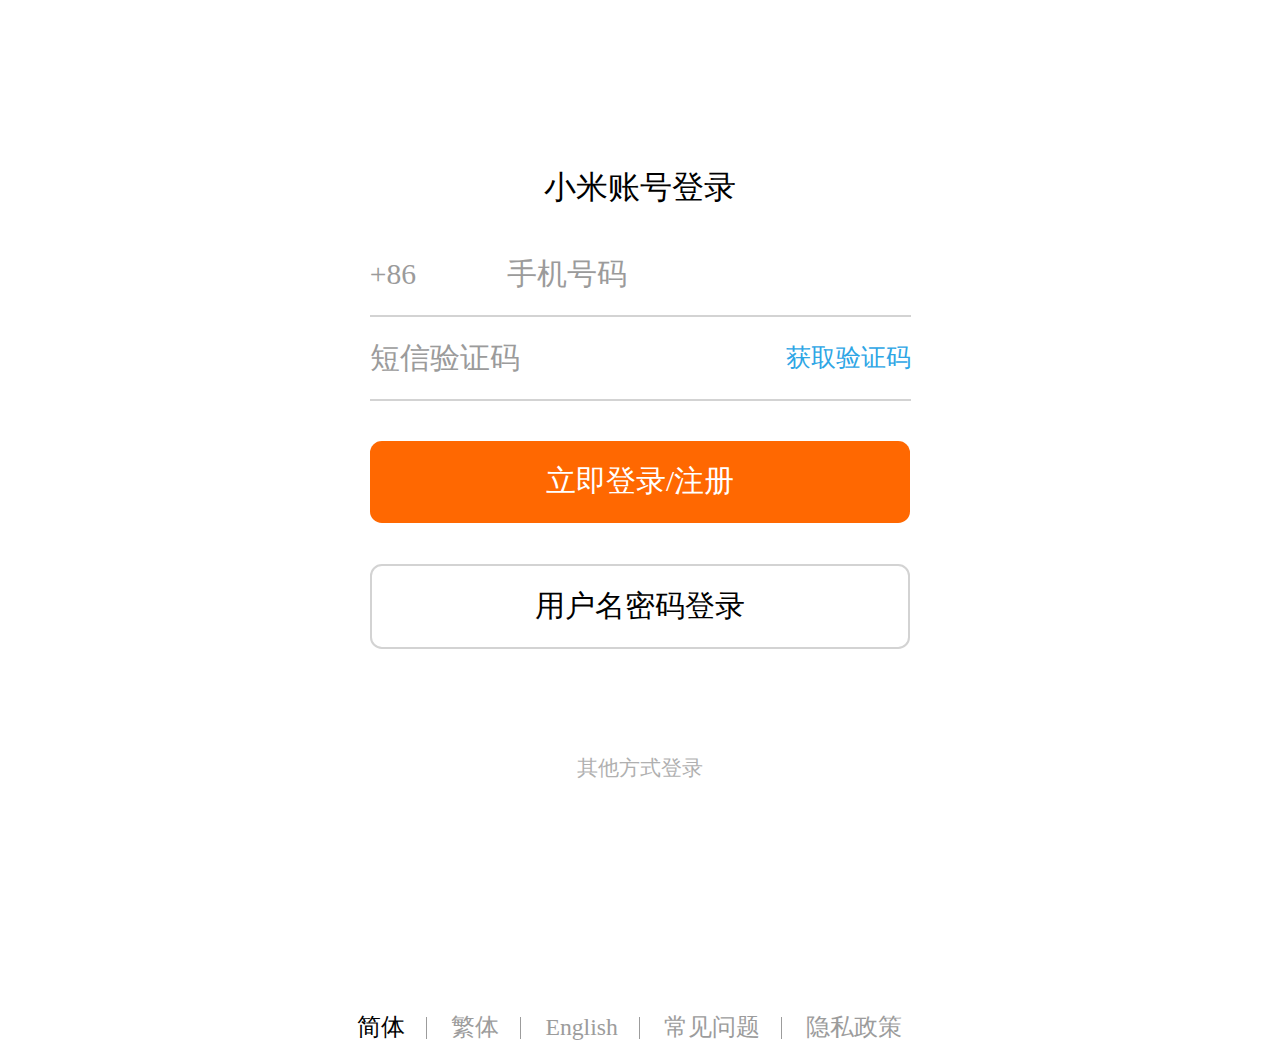
==== denglu.html @ 911eaaad "3323" ====
<!DOCTYPE html>
<html lang="zh">
<head>
	<meta charset="UTF-8">
	<meta name="viewport" content="width=device-width, initial-scale=1.0">
	<meta http-equiv="X-UA-Compatible" content="ie=edge">
	<script src="js/rem.js"></script>
	<link rel="stylesheet" type="text/css" href="css/base.css"/>
	<link rel="stylesheet" type="text/css" href="css/denglu.css"/>
	<title>登录</title>
</head>
<body>
	 <div class="root">
		 <!-- 头部开始 -->
		 <div class="head">
			 <div class="ico"></div>
			 <div class="text">小米账号登录</div>
		 </div>
		 <!-- 头部结束 -->
		 
		 <!-- 中间开始 -->
		 <div class="middle">
			 <div class="middle-top">
				 <i>+86</i>
				 <span class="iconfont">&#xe60d;</span>
				 <i>手机号码</i>
			 </div>
			 <div class="middle-bottom">
				 <span>短信验证码</span>
				 <span class="one">获取验证码</span>
			 </div>
		 </div>
		 <!-- 中间结束 -->
		 <!-- 立即登录按钮开始 -->
		 <div class="foot">
			 <h1 class="btn">立即登录/注册</h1>
		 </div>
		 <!-- 立即登录按钮结束 -->

		<!-- 用户登录按钮开始 --> 
		<div class="foot">
			<h1 class="btn1">用户名密码登录</h1>
		</div>
       <!-- 用户登录按钮结束 --> 
	   
	   <!-- 支付开始 -->
	   <div class="zhifu">
		   <div class="one">其他方式登录</div>
		   <div class="two">
			   <span class="iconfont">&#xe618;</span>
			   <span class="iconfont three">&#xe63b;</span>
		   </div>

	   </div>
	   <!-- 支付结束 -->
	   <!-- 选择开始 -->
	   <ul class="select">
		   <li>简体</li>
		   <li>繁体</li>
		   <li>English</li>
		   <li>常见问题</li>
		   <li>隐私政策</li>
		   

		   
	   </ul>
	   <!-- 选择结束 -->

	 </div>
	
</body>
</html>
---- css/base.css ----
*{
	padding: 0;
	margin: 0;
	font-family: "微软雅黑","平方";
	font-style: normal;
  font-weight: normal;
	
}
ul,li{
	list-style: none;
}
a{
	text-decoration: none;
}
.iconfont{
	font-family: "iconfont";
}
@font-face {
  font-family: 'iconfont';  /* project id 976850 */
  src: url('//at.alicdn.com/t/font_976850_znp8v7z5jx.eot');
  src: url('//at.alicdn.com/t/font_976850_znp8v7z5jx.eot?#iefix') format('embedded-opentype'),
  url('//at.alicdn.com/t/font_976850_znp8v7z5jx.woff') format('woff'),
  url('//at.alicdn.com/t/font_976850_znp8v7z5jx.ttf') format('truetype'),
  url('//at.alicdn.com/t/font_976850_znp8v7z5jx.svg#iconfont') format('svg');
}
.root{
	max-width: 640px;
	height: 100vh;
	margin: 0 auto;
	/* overflow: hidden; */
}
---- css/denglu.css ----
.head{
	width: 100%;
	height: 3.93rem;
    display: flex;
	flex-direction: column;
	align-items: center;
}
.head .ico{
	width: 1.4rem;
	height: 1.4rem;
	margin: 1.01rem 0 0.6rem 0;
	background: url(https://account.xiaomi.com/static/res/11eb7d1/account-static/respassport/acc-2014/img/2018/milogo.png) no-repeat center center/100% 100%;
}
.head .text{
	font-size: 0.54rem;
	margin-bottom: 0.38rem;
}




.middle{
	height: 2.77rem;
	padding: 0 0.84rem;
	box-sizing: border-box;

	font-size: 0.5rem;
	line-height: 1.385rem;
	color: #9b9b9b;
}
.middle-top{
	width: 9.13rem;
	height: 50%;
	border-bottom: 2px solid #d3d3d3;
	
}
.middle-top span{
	padding: 0 0.6rem 0 0.3rem;
}
.middle-bottom{
	width: 9.13rem;
	height: 50%;
	border-bottom: 2px solid #d3d3d3;
	display: flex;
	justify-content: space-between;
}
.middle-bottom .one{
	font-size: 0.42rem;
	color:#2ea6e5;
}


.foot{
	height: 2.13rem;
	width: 100%;
	
	padding: 0 0.84rem;
	box-sizing: border-box;

	display: flex;
	align-items: flex-end;
}
.foot .btn{
	height: 1.38rem;
	width: 9.13rem;
	background:#ff6801;
	border-radius: 0.2rem;
	color: #fff;
	font-size: 0.5rem;
	text-align: center;
	line-height: 1.38rem;
}
.foot .btn1{
	height: 1.38rem;
	width: 9.13rem;
	border-radius: 0.2rem;
	color: #000;
	font-size: 0.5rem;
	text-align: center;
	line-height: 1.38rem;
	border: 2px solid #D3D3D3;
}
.zhifu{
	width: 100%;
	height: 6.21rem;
	
	padding: 0 0.84rem;
	box-sizing: border-box;
	font-size: 0.35rem;
	color: #b0b0b0;
	overflow: hidden;
	text-align: center;
}
.zhifu .one{
	margin-top: 1.76rem;
	
}
.zhifu .two{
	margin-top: 0.68rem;
	font-size: 0.69rem;

}
.zhifu .two span:first-child{
	color:#ec9190;
}
.zhifu .three{
	margin-left: 0.7rem;
	color:#6bb7eb;
}
.select{
	height: 0.37rem;
	width: 100%;
	
	padding: 0 0.63rem;
	box-sizing: border-box;
	font-size: 0.4rem;
	color: #9c9c9c;
	line-height: 0.37rem;
	display: flex;
	justify-content: space-between;
	text-align: center;
}
.select li{
	border-right: 0.02px solid #9c9c9c;
	padding-right:0.35rem;
}
.select li:first-child{
	color: #000;
}
.select li:last-child{
	border-right: 0;
}
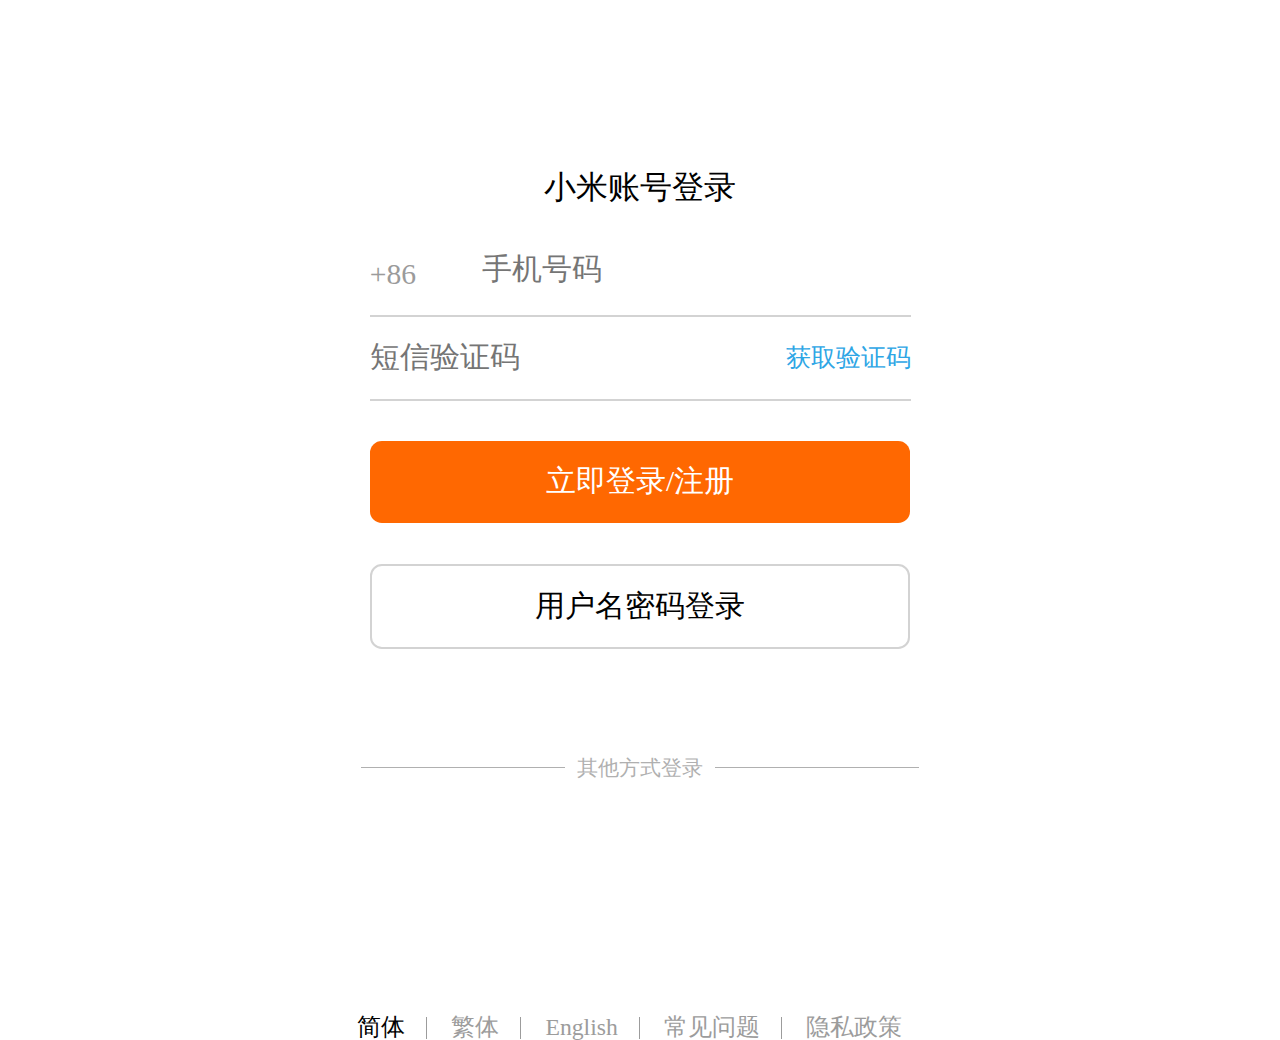
==== commit b15953ea: "2123" ====
--- a/denglu.html
+++ b/denglu.html
@@ -21,11 +21,14 @@
 		 <!-- 中间开始 -->
 		 <div class="middle">
 			 <div class="middle-top">
+				 <input type="text" placeholder="手机号码">
 				 <i>+86</i>
 				 <span class="iconfont">&#xe60d;</span>
-				 <i>手机号码</i>
+				 <!-- <i>手机号码</i> -->
+				 
 			 </div>
 			 <div class="middle-bottom">
+				 <input type="text" placeholder="短信验证码">
 				 <span>短信验证码</span>
 				 <span class="one">获取验证码</span>
 			 </div>
@@ -45,7 +48,11 @@
 	   
 	   <!-- 支付开始 -->
 	   <div class="zhifu">
-		   <div class="one">其他方式登录</div>
+		   <div class="one">
+				 <div class="line"></div>
+				 <div class="text">其他方式登录</div>
+				 <div class="line"></div>
+				 </div>
 		   <div class="two">
 			   <span class="iconfont">&#xe618;</span>
 			   <span class="iconfont three">&#xe63b;</span>
--- a/css/base.css
+++ b/css/base.css
@@ -11,6 +11,8 @@
 }
 a{
 	text-decoration: none;
+	outline: none;
+	color: #919191;
 }
 .iconfont{
 	font-family: "iconfont";
--- a/css/denglu.css
+++ b/css/denglu.css
@@ -28,14 +28,29 @@
 	line-height: 1.385rem;
 	color: #9b9b9b;
 }
+.middle-top input{
+	width: 7rem;
+	height: 50%;
+	position: absolute;
+	top: 0.28rem;
+	left: 1.9rem;
+	font-size: 0.5rem;
+	line-height: 1.385rem;
+	color: #9b9b9b;
+	border: none;
+	outline: none;
+	caret-color:#7e00ff;
+
+}
 .middle-top{
 	width: 9.13rem;
 	height: 50%;
 	border-bottom: 2px solid #d3d3d3;
-	
+	position: relative;
 }
+
 .middle-top span{
-	padding: 0 0.6rem 0 0.3rem;
+	padding: 0 0.6rem 0 0.1rem;
 }
 .middle-bottom{
 	width: 9.13rem;
@@ -43,6 +58,20 @@
 	border-bottom: 2px solid #d3d3d3;
 	display: flex;
 	justify-content: space-between;
+    position: relative;
+}
+.middle-bottom input{
+	width: 6.24rem;
+	height: 1rem;
+	position: absolute;
+	top: 0.18rem;
+	left: 0rem;
+	font-size: 0.5rem;
+	line-height: 1.385rem;
+	color: #9b9b9b;
+	border: none;
+	outline: none;
+	caret-color:#7e00ff;
 }
 .middle-bottom .one{
 	font-size: 0.42rem;
@@ -83,17 +112,27 @@
 .zhifu{
 	width: 100%;
 	height: 6.21rem;
-	
-	padding: 0 0.84rem;
 	box-sizing: border-box;
 	font-size: 0.35rem;
 	color: #b0b0b0;
 	overflow: hidden;
 	text-align: center;
 }
+
 .zhifu .one{
 	margin-top: 1.76rem;
-	
+	display: flex;
+	justify-content: center;
+	align-items: center;
+}
+.zhifu .one .line{
+	height: 0.01rem;
+	width: 3.45rem;
+	background:#b0b0b0;
+}
+.zhifu .one .text{
+	padding: 0 0.2rem;
+	font-size: 0.35rem;
 }
 .zhifu .two{
 	margin-top: 0.68rem;
